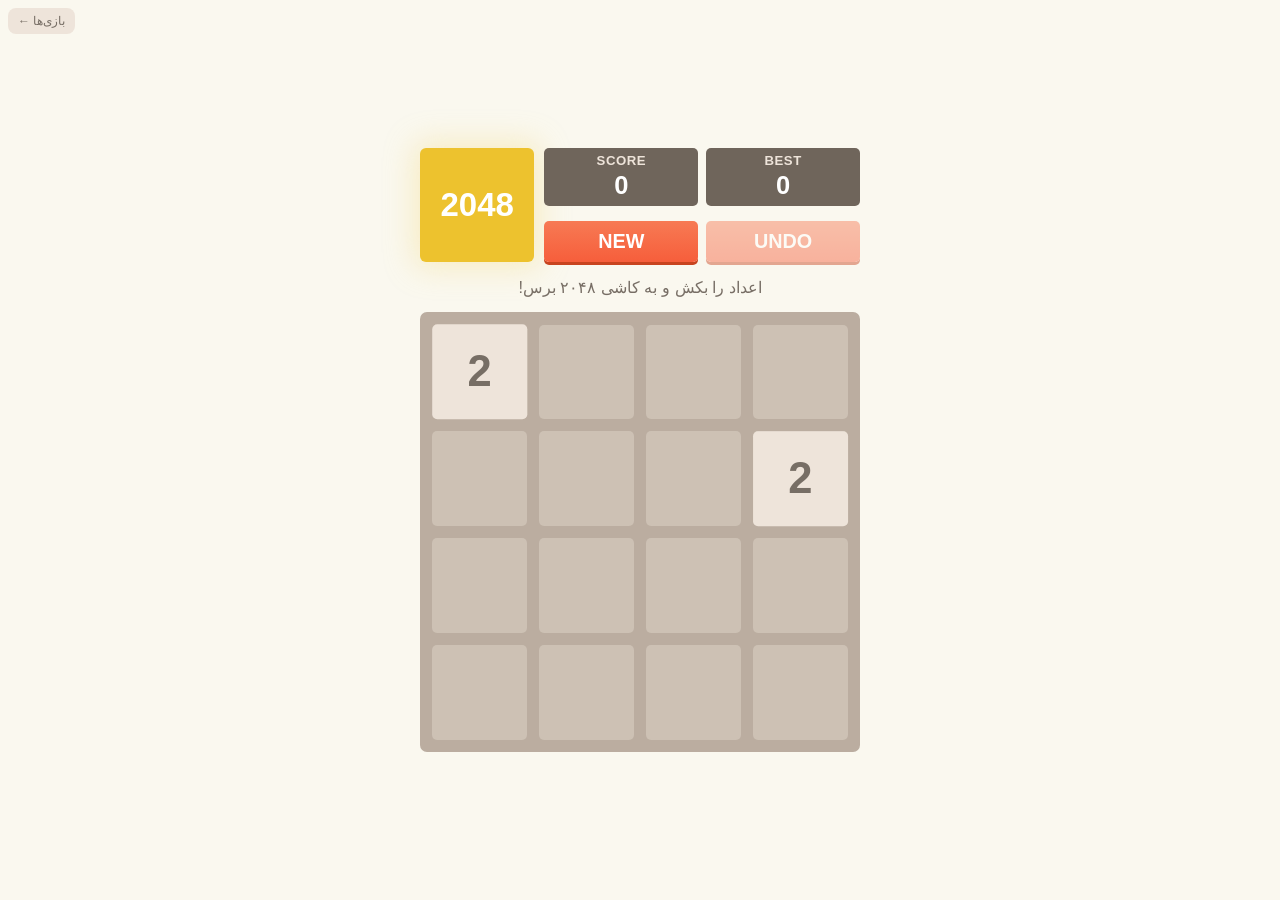
==== 2048/index.html @ 55193d09 "Update games: hub, Tetris, Disc Football, 2048" ====
<!DOCTYPE html>
<html lang="fa" dir="ltr">
<head>
<meta charset="UTF-8">
<meta name="viewport" content="width=device-width, initial-scale=1, maximum-scale=1, user-scalable=no, viewport-fit=cover">
<meta name="theme-color" content="#faf8ef">
<title>2048</title>
<style>
:root{--w:max(240px,min(92vw,440px,calc(100vh - 270px)));--g:calc(var(--w)*.028);--cell:calc((var(--w) - var(--g)*5)/4)}
@supports (height:100dvh){:root{--w:max(240px,min(92vw,440px,calc(100dvh - 270px)))}}
*{box-sizing:border-box;-webkit-tap-highlight-color:transparent;-webkit-touch-callout:none}
html,body{height:100%;margin:0;background:#faf8ef;color:#776e65;overflow:hidden;overscroll-behavior:none;touch-action:none;
  user-select:none;-webkit-user-select:none;font-family:"Clear Sans","Helvetica Neue",Arial,Tahoma,sans-serif}
body{display:flex;justify-content:center;align-items:center;animation:pageIn .5s}
.wrap{width:var(--w);display:flex;flex-direction:column;gap:12px}
.top{display:flex;gap:10px;align-items:stretch}
.logo{width:calc(var(--w)*.26);aspect-ratio:1;background:#edc22e;border-radius:6px;color:#fff;font-weight:800;display:flex;align-items:center;
  justify-content:center;font-size:calc(var(--w)*.075);box-shadow:0 0 30px 6px rgba(243,215,116,.35);animation:logoIn .7s cubic-bezier(.2,1.6,.4,1)}
.side{flex:1;display:flex;flex-direction:column;gap:8px;justify-content:space-between}
.boxes{display:flex;gap:8px}
.box{flex:1;position:relative;background:#6f655b;border-radius:5px;color:#fff;text-align:center;padding:6px 4px 7px;line-height:1.1}
.box span{display:block;font-size:calc(var(--w)*.03);color:#eee4da;font-weight:700;letter-spacing:.5px}
.box b{display:block;font-size:calc(var(--w)*.058);margin-top:3px}
.box b.bump{animation:bump .3s}
.box i{position:absolute;left:0;right:0;top:20px;font-style:normal;font-weight:800;color:#776e65;opacity:0;pointer-events:none;font-size:calc(var(--w)*.05)}
.box i.go{animation:plus .8s ease-out}
.btns{display:flex;gap:8px}
button{font:inherit;border:0;color:#fff;cursor:pointer}
.b{flex:1;background:linear-gradient(#f77a54,#f65e3b);border-radius:5px;font-weight:800;font-size:calc(var(--w)*.045);padding:9px 0;
  box-shadow:0 3px 0 #c8441f;transition:transform .1s,filter .2s}
.b:active{transform:translateY(3px);box-shadow:none}.b:disabled{opacity:.45}
.hint{margin:0;text-align:center;font-size:calc(var(--w)*.037);line-height:1.6;direction:rtl}
.board{position:relative;width:var(--w);height:var(--w);background:#bbada0;border-radius:7px;touch-action:none;animation:boardIn .6s .1s backwards cubic-bezier(.2,1.2,.4,1)}
.cells,.tiles{position:absolute;inset:0}
.cell{position:absolute;width:var(--cell);height:var(--cell);border-radius:5px;background:rgba(238,228,218,.35);
  left:calc(var(--g) + var(--c)*(var(--cell) + var(--g)));top:calc(var(--g) + var(--r)*(var(--cell) + var(--g)))}
.tile{position:absolute;left:0;top:0;width:var(--cell);height:var(--cell);
  transform:translate(calc(var(--g) + var(--c)*(var(--cell) + var(--g))),calc(var(--g) + var(--r)*(var(--cell) + var(--g))));transition:transform .11s ease-in-out}
.in{width:100%;height:100%;border-radius:5px;display:flex;align-items:center;justify-content:center;font-weight:800;font-size:calc(var(--cell)*.46);color:#776e65;background:#eee4da}
.in.s2{font-size:calc(var(--cell)*.38)}.in.s3{font-size:calc(var(--cell)*.3)}
.in.new{animation:appear .22s .1s backwards}.in.pop{animation:pop .22s}
.v2{background:#eee4da}.v4{background:#ede0c8}
.v8{background:#f2b179;color:#f9f6f2}.v16{background:#f59563;color:#f9f6f2}.v32{background:#f67c5f;color:#f9f6f2}.v64{background:#f65e3b;color:#f9f6f2}
.v128{background:#edcf72;color:#f9f6f2;box-shadow:0 0 22px 4px rgba(243,215,107,.35)}.v256{background:#edcc61;color:#f9f6f2;box-shadow:0 0 22px 4px rgba(243,215,107,.45)}
.v512{background:#edc850;color:#f9f6f2;box-shadow:0 0 22px 4px rgba(243,215,107,.55)}.v1024{background:#edc53f;color:#f9f6f2;box-shadow:0 0 22px 4px rgba(243,215,107,.65)}
.v2048{background:#edc22e;color:#f9f6f2;box-shadow:0 0 28px 8px rgba(243,215,107,.8);animation:glow 1.2s infinite alternate}.vbig{background:#3c3a32;color:#f9f6f2}
.ov{position:absolute;inset:0;border-radius:7px;background:rgba(238,228,218,.78);display:flex;flex-direction:column;align-items:center;justify-content:center;gap:16px;z-index:5;animation:fade .4s}
.ov.win{background:rgba(237,194,46,.55)}
.ov h2{margin:0;font-size:calc(var(--w)*.13);color:#776e65;animation:drop .5s cubic-bezier(.2,1.6,.4,1)}
.ov.win h2{color:#f9f6f2}
.ov .btns{width:70%}
.hidden{display:none!important}
a.back{position:fixed;top:max(8px,env(safe-area-inset-top));left:8px;z-index:30;font-size:12px;color:#776e65;text-decoration:none;background:#eee4da;border-radius:8px;padding:6px 10px}
.top,.hint,.btns{animation:fadeUp .5s backwards}.hint{animation-delay:.15s}
@keyframes pageIn{from{opacity:0}to{opacity:1}}
@keyframes fadeUp{from{opacity:0;transform:translateY(18px)}to{opacity:1;transform:none}}
@keyframes fade{from{opacity:0}to{opacity:1}}
@keyframes logoIn{from{transform:scale(.3) rotate(-25deg);opacity:0}to{transform:none;opacity:1}}
@keyframes boardIn{from{transform:scale(.85);opacity:0}to{transform:none;opacity:1}}
@keyframes appear{from{transform:scale(0);opacity:0}to{transform:scale(1);opacity:1}}
@keyframes pop{0%{transform:scale(1)}50%{transform:scale(1.22)}100%{transform:scale(1)}}
@keyframes bump{50%{transform:scale(1.35)}}
@keyframes plus{0%{opacity:1;transform:translateY(0)}100%{opacity:0;transform:translateY(-34px)}}
@keyframes drop{from{opacity:0;transform:translateY(-30px) scale(.7)}to{opacity:1;transform:none}}
@keyframes glow{from{box-shadow:0 0 20px 4px rgba(243,215,107,.5)}to{box-shadow:0 0 36px 12px rgba(243,215,107,.9)}}
@media (prefers-reduced-motion:reduce){*{animation-duration:.01ms!important;transition-duration:.01ms!important}}
</style>
</head>
<body>
<a class="back" href="../">← بازی‌ها</a>
<div class="wrap">
  <div class="top">
    <div class="logo">2048</div>
    <div class="side">
      <div class="boxes">
        <div class="box"><span>SCORE</span><b id="score">0</b><i id="plus"></i></div>
        <div class="box"><span>BEST</span><b id="best">0</b></div>
      </div>
      <div class="btns"><button class="b" id="bNew">NEW</button><button class="b" id="bUndo">UNDO</button></div>
    </div>
  </div>
  <p class="hint">اعداد را بکش و به کاشی ۲۰۴۸ برس!</p>
  <div class="board" id="board">
    <div class="cells" id="cells"></div>
    <div class="tiles" id="tiles"></div>
    <div class="ov hidden" id="ov"><h2 id="ovT"></h2><div class="btns"><button class="b" id="ovA"></button><button class="b" id="ovB"></button></div></div>
  </div>
</div>
<script>
(() => {
'use strict';
const $ = id => document.getElementById(id);
const N = 4;
let grid, score = 0, best = +(localStorage.getItem('g2048-best') || 0), hist = [], won = false, keep = false, busy = false, over = false;
const tilesEl = $('tiles');

for (let r = 0; r < N; r++) for (let c = 0; c < N; c++) {
  const d = document.createElement('div'); d.className = 'cell'; d.style.setProperty('--r', r); d.style.setProperty('--c', c); $('cells').appendChild(d);
}
function paint(t) {
  t.inn.textContent = t.v;
  t.inn.className = 'in v' + (t.v > 2048 ? 'big' : t.v) + (t.v >= 1024 ? ' s3' : t.v >= 128 ? ' s2' : '');
}
function place(t) { t.el.style.setProperty('--r', t.r); t.el.style.setProperty('--c', t.c); }
function makeTile(r, c, v, anim) {
  const el = document.createElement('div'); el.className = 'tile';
  const inn = document.createElement('div'); el.appendChild(inn); tilesEl.appendChild(el);
  const t = { r, c, v, el, inn }; place(t); paint(t); if (anim) inn.classList.add('new'); return t;
}
function setScore(s, add) {
  score = s; $('score').textContent = score;
  const b = $('score'); b.classList.remove('bump'); void b.offsetWidth; b.classList.add('bump');
  if (add) { const p = $('plus'); p.textContent = '+' + add; p.classList.remove('go'); void p.offsetWidth; p.classList.add('go'); }
  if (score > best) { best = score; localStorage.setItem('g2048-best', best); }
  $('best').textContent = best;
}
function save() { try { localStorage.setItem('g2048-state', JSON.stringify({ cells: grid.map(r => r.map(t => t ? t.v : 0)), score, won, keep })); } catch (e) {} }
function load(cells, sc, anim) {
  tilesEl.innerHTML = ''; grid = Array.from({ length: N }, () => Array(N).fill(null));
  cells.forEach((row, r) => row.forEach((v, c) => { if (v) grid[r][c] = makeTile(r, c, v, anim); }));
  score = sc; $('score').textContent = score; $('best').textContent = best;
}
function spawn() {
  const empty = []; for (let r = 0; r < N; r++) for (let c = 0; c < N; c++) if (!grid[r][c]) empty.push([r, c]);
  if (!empty.length) return;
  const [r, c] = empty[Math.floor(Math.random() * empty.length)];
  grid[r][c] = makeTile(r, c, Math.random() < .9 ? 2 : 4, true);
}
const canMove = () => {
  for (let r = 0; r < N; r++) for (let c = 0; c < N; c++) {
    if (!grid[r][c]) return true;
    if (c + 1 < N && grid[r][c + 1] && grid[r][c + 1].v === grid[r][c].v) return true;
    if (r + 1 < N && grid[r + 1][c] && grid[r + 1][c].v === grid[r][c].v) return true;
  } return false;
};
function newGame() {
  hist = []; won = false; keep = false; over = false; $('ov').classList.add('hidden');
  load(Array.from({ length: N }, () => Array(N).fill(0)), 0, false);
  spawn(); spawn(); setScore(0); $('score').classList.remove('bump'); save(); $('bUndo').disabled = true;
}
function move(dir) {                      // 0 up, 1 right, 2 down, 3 left
  if (busy || over || !$('ov').classList.contains('hidden')) return;
  const snap = { cells: grid.map(r => r.map(t => t ? t.v : 0)), score };
  const horiz = dir === 1 || dir === 3, rev = dir === 1 || dir === 2;
  let moved = false, gained = 0; const mergers = [];
  const next = Array.from({ length: N }, () => Array(N).fill(null));
  for (let k = 0; k < N; k++) {
    // collect line tiles ordered towards the destination edge
    const idx = [...Array(N).keys()]; if (rev) idx.reverse();
    const line = idx.map(i => horiz ? grid[k][i] : grid[i][k]).filter(Boolean);
    let p = 0;
    for (let i = 0; i < line.length; i++) {
      const t = line[i], n2 = line[i + 1], pos = idx[p];
      const nr = horiz ? k : pos, nc = horiz ? pos : k;
      if (n2 && n2.v === t.v) {          // merge t and n2 into t
        n2.r = nr; n2.c = nc; mergers.push([t, n2]); t.v *= 2; gained += t.v; i++;
      }
      if (t.r !== nr || t.c !== nc) moved = true;
      t.r = nr; t.c = nc; next[nr][nc] = t; p++;
    }
  }
  if (mergers.length) moved = true;
  if (!moved) { return; }
  grid = next; hist.push(snap); if (hist.length > 30) hist.shift();
  busy = true;
  for (let r = 0; r < N; r++) for (let c = 0; c < N; c++) if (grid[r][c]) place(grid[r][c]);
  mergers.forEach(([, b]) => place(b));
  setTimeout(() => {
    mergers.forEach(([a, b]) => { paint(a); a.inn.classList.add('pop'); b.el.remove(); });
    busy = false;
  }, 115);
  if (gained) setScore(score + gained, gained);
  spawn(); $('bUndo').disabled = false; save();
  if (!won && !keep && mergers.some(([a]) => a.v === 2048)) { won = true; setTimeout(() => showOv('You win!', 'Keep going', 'Try again', true), 450); }
  else if (!canMove()) { over = true; setTimeout(() => showOv('Game over!', 'Try again', null, false), 500); }
}
function showOv(title, a, b, win) {
  $('ov').className = 'ov' + (win ? ' win' : ''); $('ovT').textContent = title;
  const A = $('ovA'), Bb = $('ovB'); A.textContent = a; A.onclick = win ? () => { keep = true; $('ov').classList.add('hidden'); save(); } : newGame;
  if (b) { Bb.classList.remove('hidden'); Bb.textContent = b; Bb.onclick = newGame; } else Bb.classList.add('hidden');
}
function undo() {
  if (!hist.length || busy) return;
  const s = hist.pop(); over = false; $('ov').classList.add('hidden');
  load(s.cells, s.score, false); $('bUndo').disabled = !hist.length; save();
}

$('bNew').onclick = newGame; $('bUndo').onclick = undo;
document.addEventListener('keydown', e => {
  const m = { ArrowUp: 0, ArrowRight: 1, ArrowDown: 2, ArrowLeft: 3, w: 0, d: 1, s: 2, a: 3, W: 0, D: 1, S: 2, A: 3 }[e.key];
  if (m !== undefined) { e.preventDefault(); move(m); } else if (e.key === 'z' || e.key === 'Z') undo();
});
let sx = 0, sy = 0, sid = null;
document.addEventListener('pointerdown', e => { if (e.target.closest('button,a')) return; sx = e.clientX; sy = e.clientY; sid = e.pointerId; });
document.addEventListener('pointerup', e => {
  if (e.pointerId !== sid) return; sid = null;
  const dx = e.clientX - sx, dy = e.clientY - sy;
  if (Math.max(Math.abs(dx), Math.abs(dy)) < 24) return;
  move(Math.abs(dx) > Math.abs(dy) ? (dx > 0 ? 1 : 3) : (dy > 0 ? 2 : 0));
});
document.addEventListener('touchmove', e => e.preventDefault(), { passive: false });

try {
  const st = JSON.parse(localStorage.getItem('g2048-state') || 'null');
  if (st && st.cells) { load(st.cells, st.score, false); won = !!st.won; keep = !!st.keep; $('bUndo').disabled = true; if (!canMove()) newGame(); }
  else newGame();
} catch (e) { newGame(); }
$('best').textContent = best;
window.__g = { move, newGame, total: () => grid.flat().reduce((s, t) => s + (t ? t.v : 0), 0), grid: () => grid.map(r => r.map(t => t ? t.v : 0)), score: () => score, undo, set: (c) => { load(c, 0, false); hist = []; over = false; won = false; keep = false; } };
})();
</script>
</body>
</html>
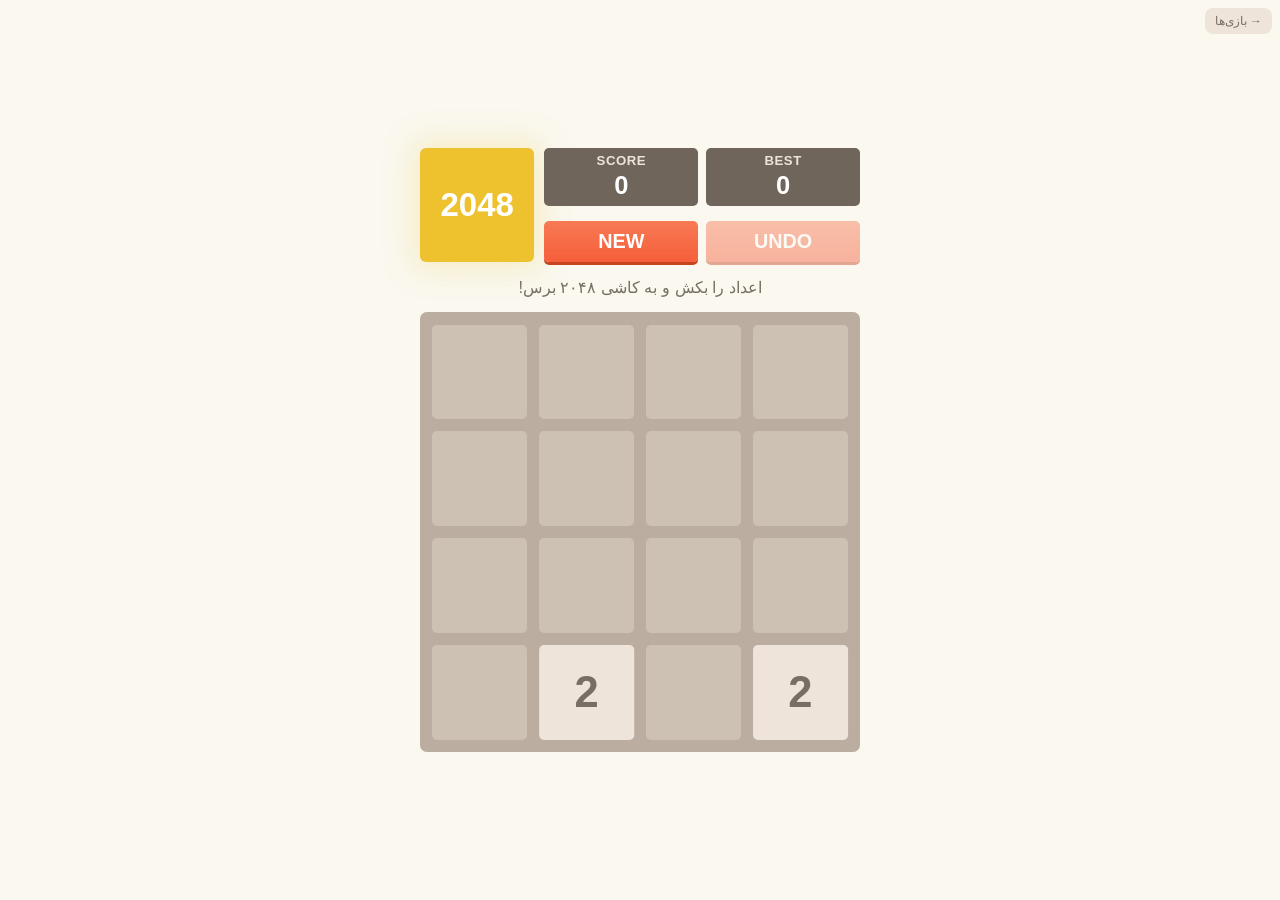
==== commit c73ddeb3: "Update games: hub, Tetris, Disc Football, 2048, Minesweeper, Sudoku" ====
--- a/2048/index.html
+++ b/2048/index.html
@@ -50,7 +50,7 @@
 .ov.win h2{color:#f9f6f2}
 .ov .btns{width:70%}
 .hidden{display:none!important}
-a.back{position:fixed;top:max(8px,env(safe-area-inset-top));left:8px;z-index:30;font-size:12px;color:#776e65;text-decoration:none;background:#eee4da;border-radius:8px;padding:6px 10px}
+a.back{position:fixed;top:max(8px,env(safe-area-inset-top));right:8px;z-index:30;font-size:12px;color:#776e65;text-decoration:none;background:#eee4da;border-radius:8px;padding:6px 10px}
 .top,.hint,.btns{animation:fadeUp .5s backwards}.hint{animation-delay:.15s}
 @keyframes pageIn{from{opacity:0}to{opacity:1}}
 @keyframes fadeUp{from{opacity:0;transform:translateY(18px)}to{opacity:1;transform:none}}
@@ -67,7 +67,7 @@
 </style>
 </head>
 <body>
-<a class="back" href="../">← بازی‌ها</a>
+<a class="back" href="../">بازی‌ها →</a>
 <div class="wrap">
   <div class="top">
     <div class="logo">2048</div>
